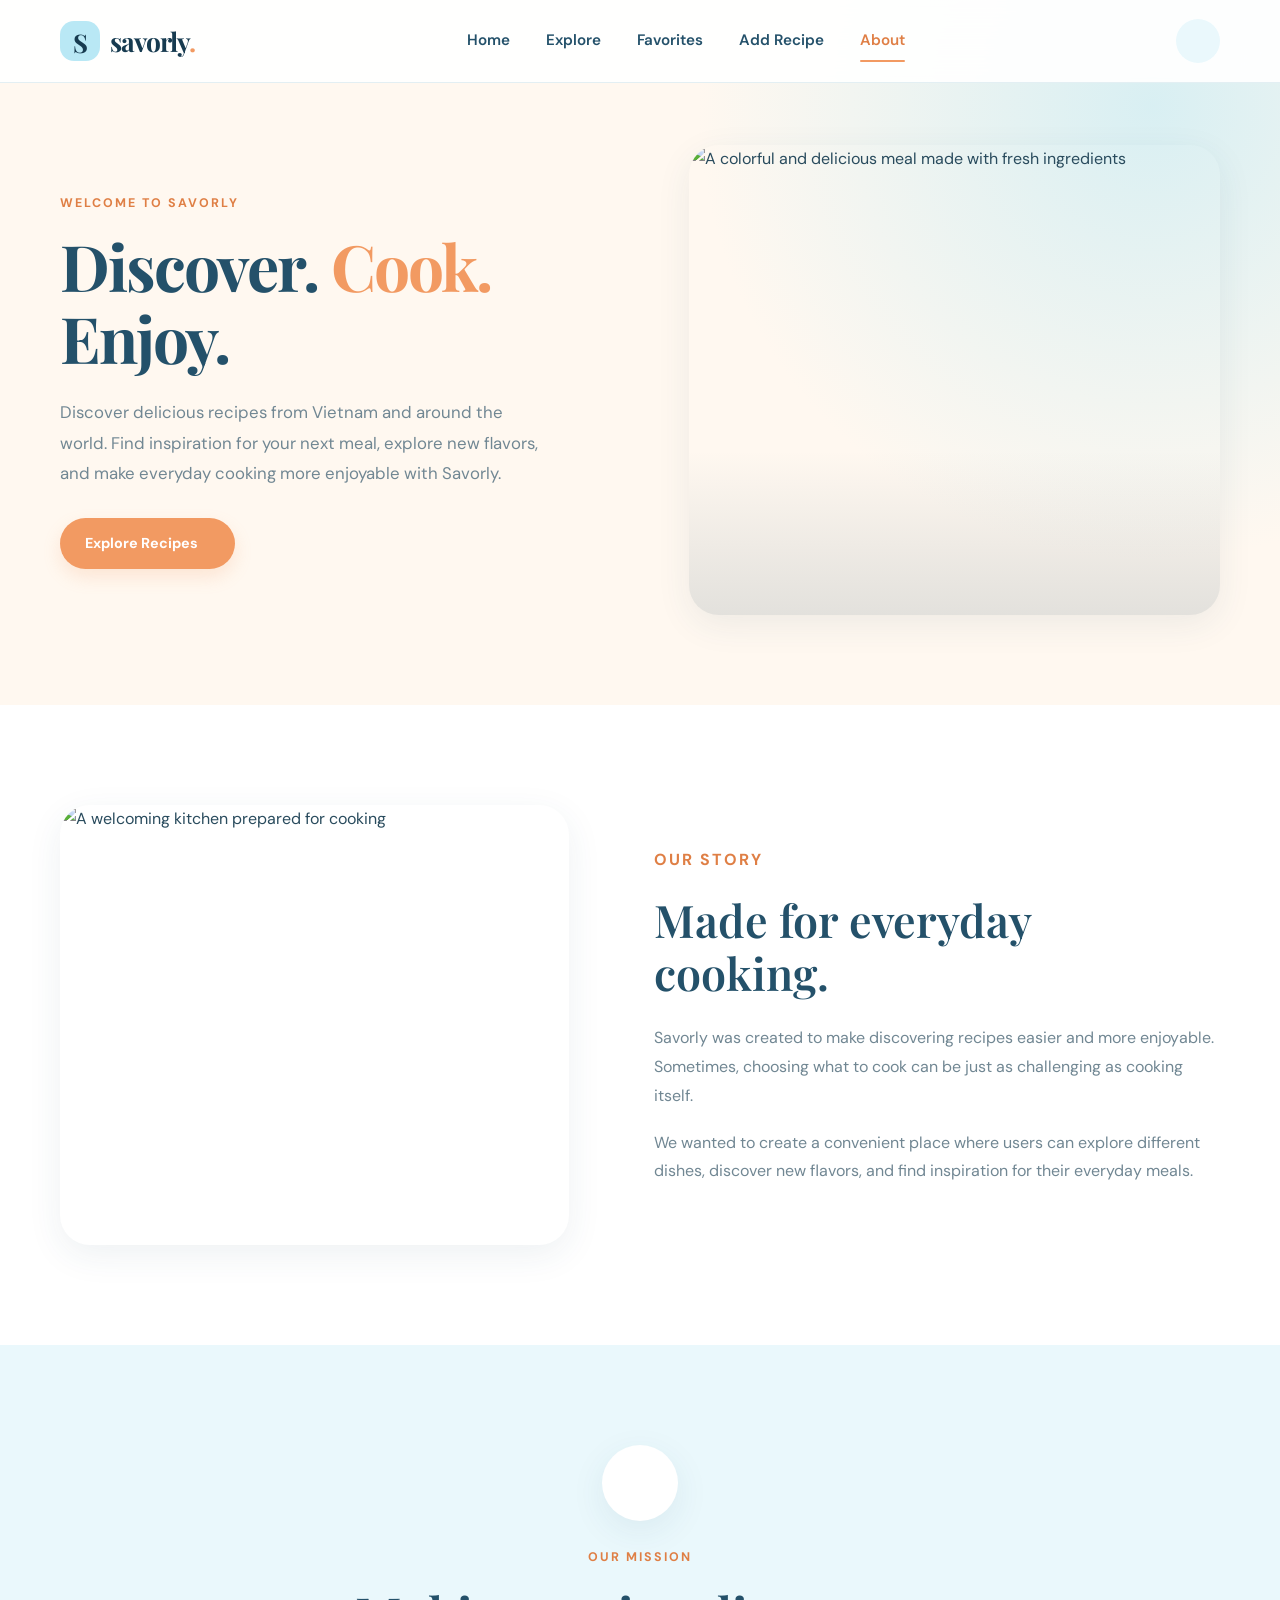
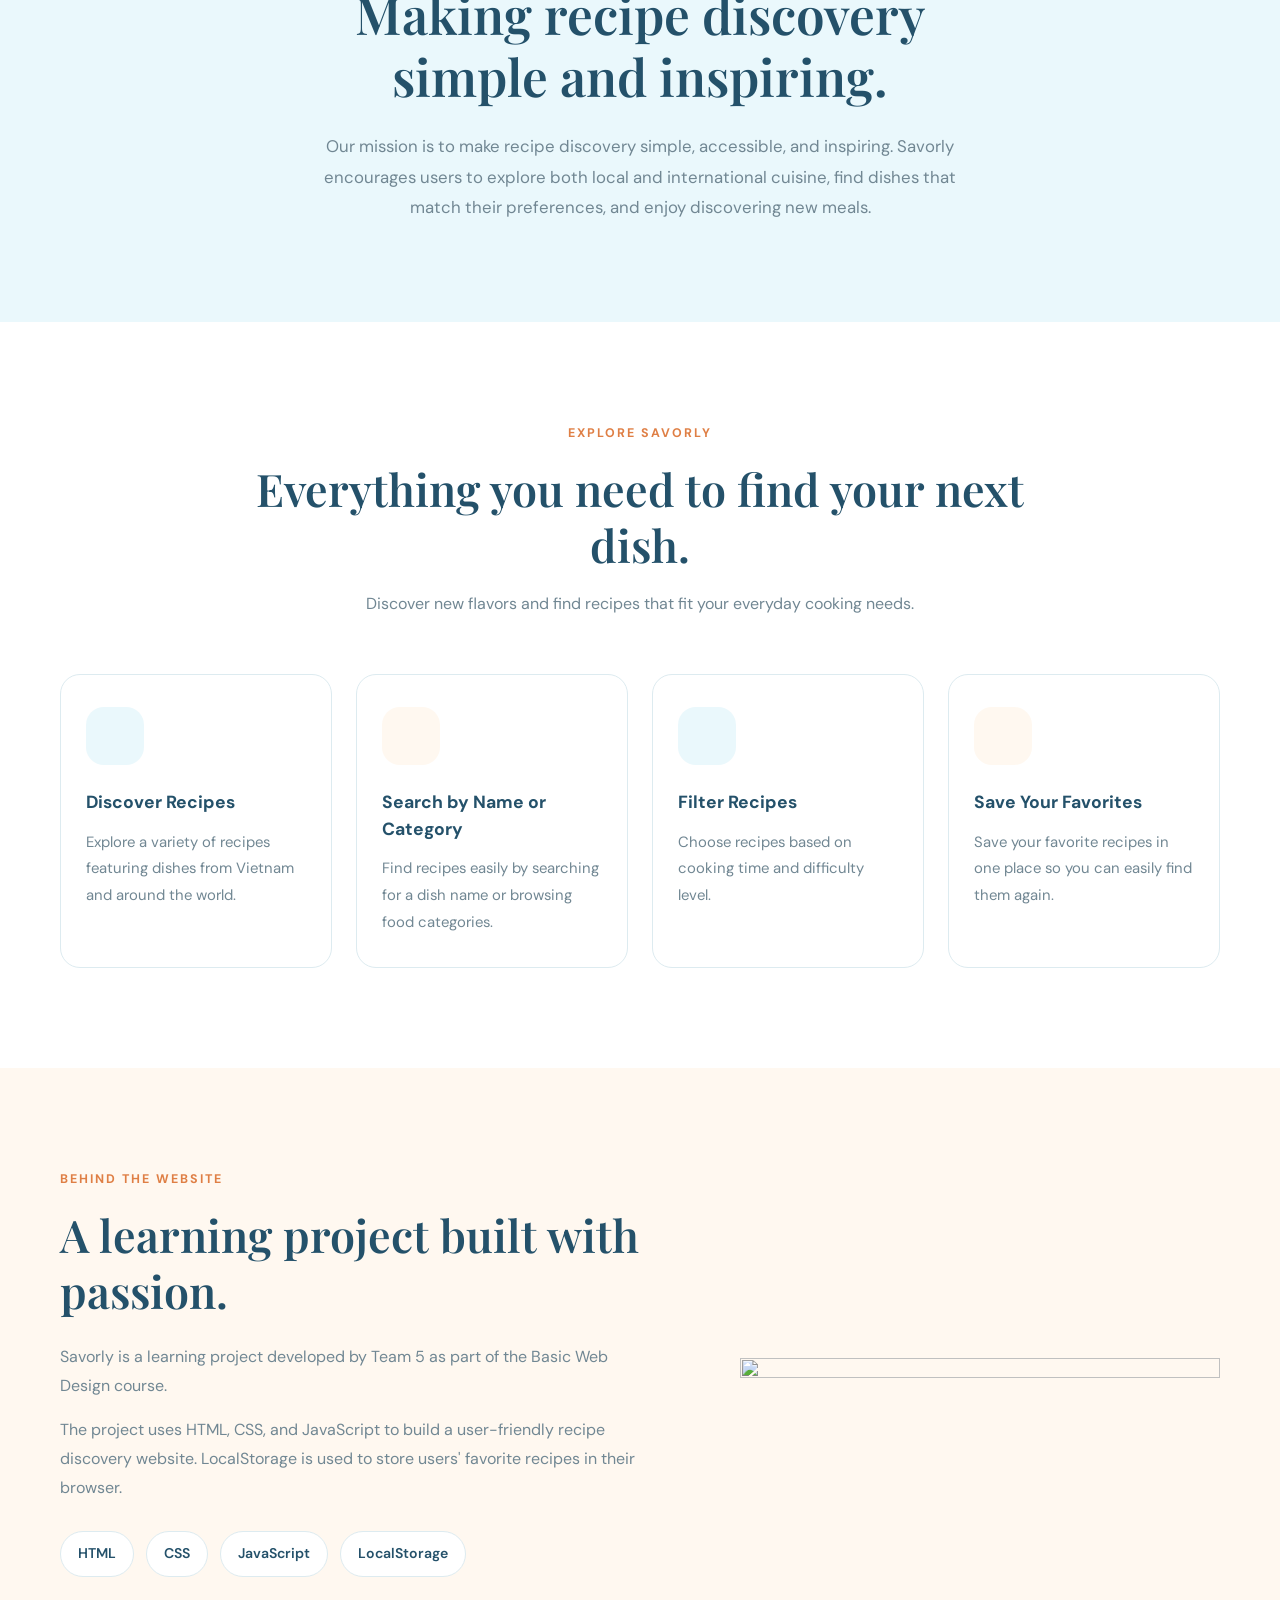
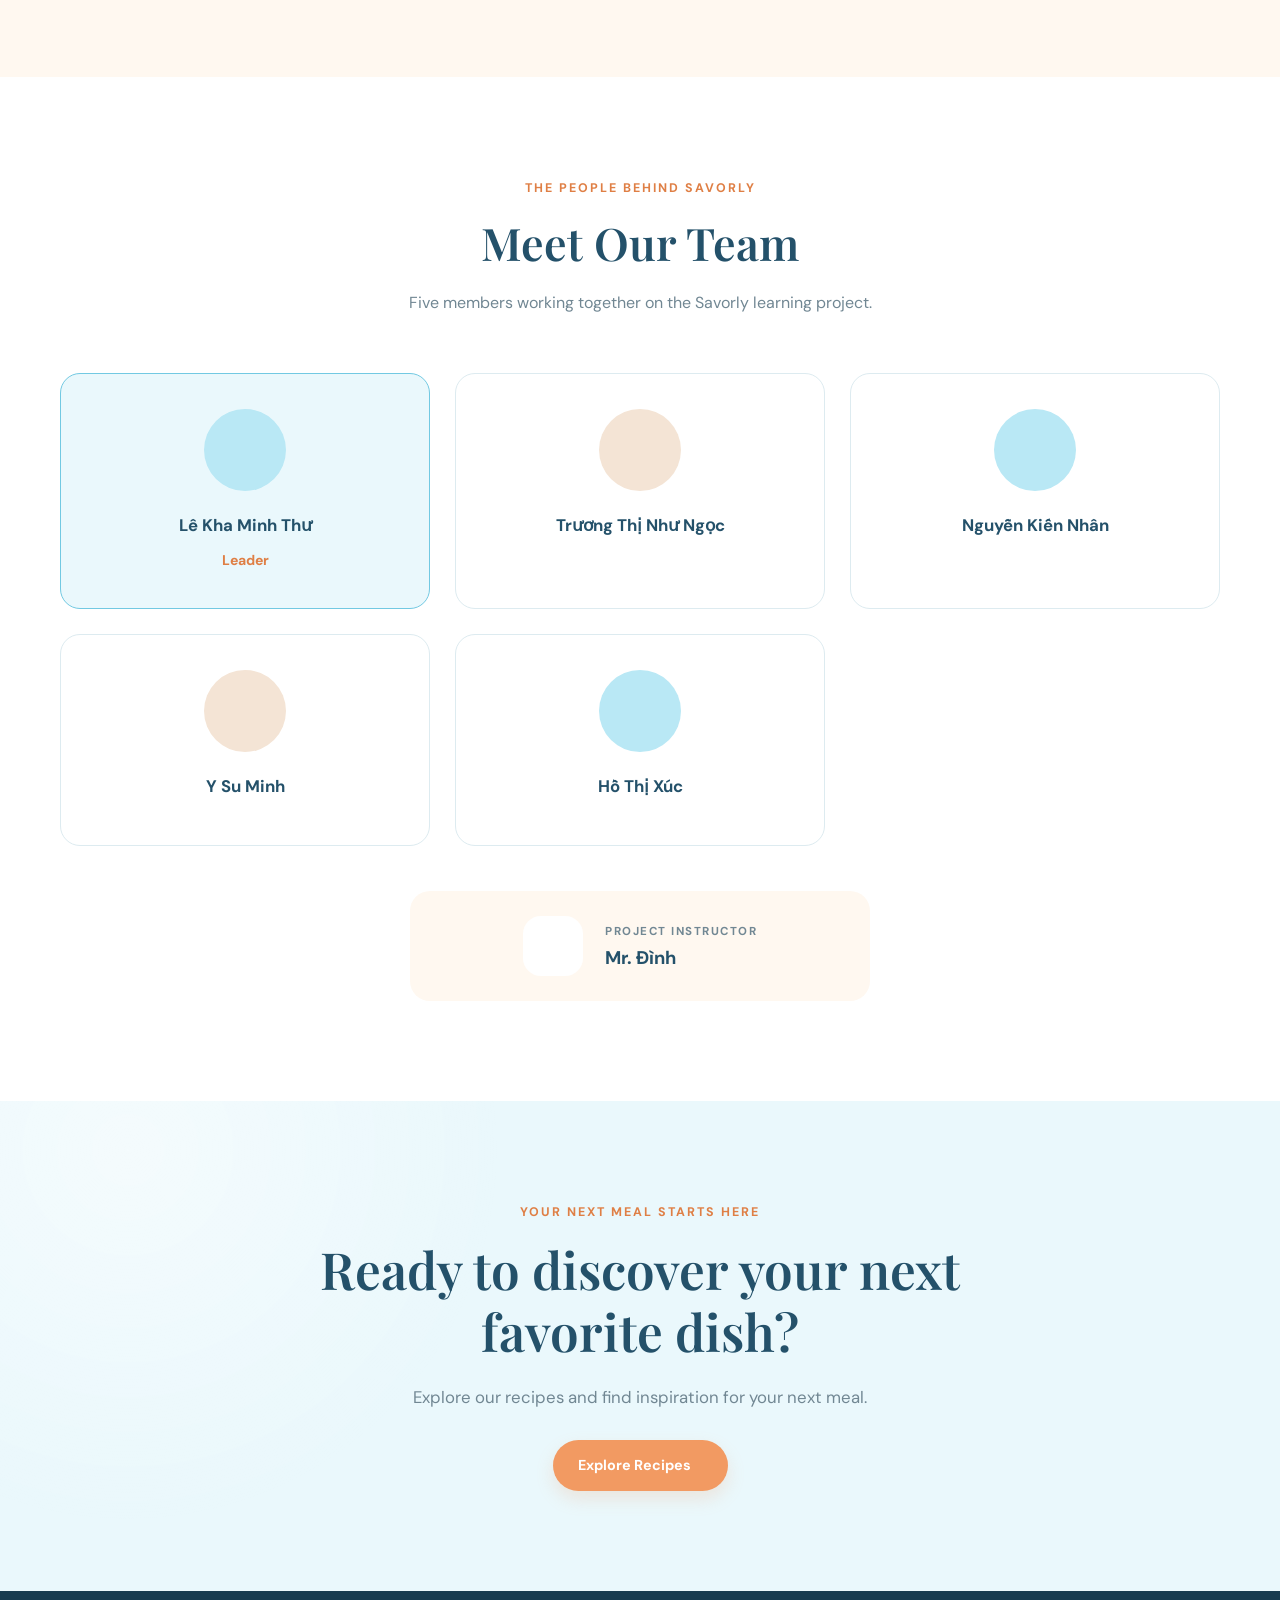
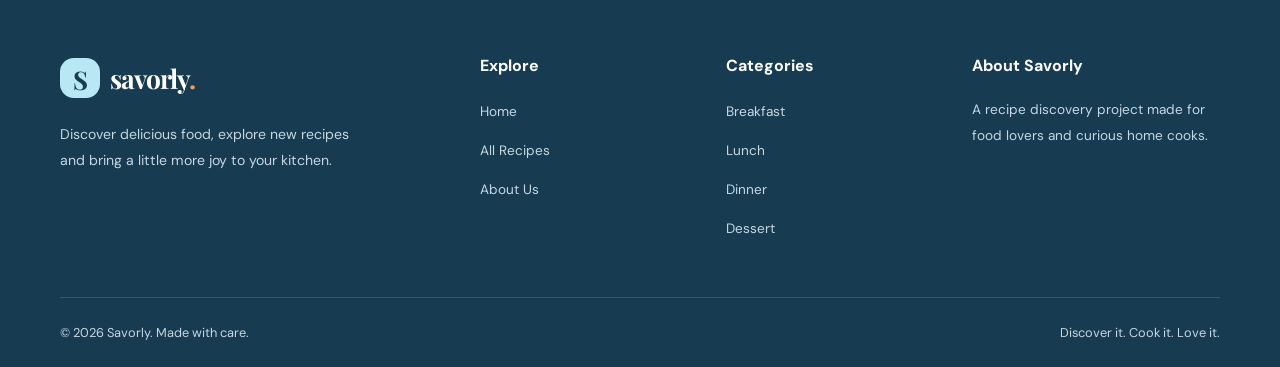
==== savorly/about.html @ c11c86c0 "update project" ====
<!DOCTYPE html>
<html lang="en">
<head>
    <meta charset="UTF-8">
    <meta name="viewport" content="width=device-width, initial-scale=1.0">

    <title>About Us | Savorly</title>

    <!-- Google Fonts -->
    <link rel="preconnect" href="https://fonts.googleapis.com">
    <link rel="preconnect" href="https://fonts.gstatic.com" crossorigin>
    <link href="https://fonts.googleapis.com/css2?family=DM+Sans:wght@400;500;600;700&family=Playfair+Display:wght@500;600;700&display=swap" rel="stylesheet">

    <!-- Shared CSS -->
    <link rel="stylesheet" href="/assets/css/styles.css">

    <!-- About page CSS -->
    <link rel="stylesheet" href="/assets/css/about.css">

    <!-- Font Awesome -->
    <script src="https://kit.fontawesome.com/61c4a4816c.js" crossorigin="anonymous"></script>
</head>

<body>

    <!-- ==================== HEADER ==================== -->
    <header class="header">
        <nav class="navbar container">

            <!-- Brand -->
            <a href="index.html" class="brand" aria-label="Savorly home">
                <span class="brand-icon">S</span>
                <span class="brand-name">savorly<span>.</span></span>
            </a>

            <!-- Navigation links -->
            <ul class="nav-menu">
                <li>
                    <a href="index.html" class="nav-link ">Home</a>
                </li>
                <li>
                    <a href="explore.html" class="nav-link">Explore</a>
                </li>
                <li>
                    <a href="favorites.html" class="nav-link">
                        <span class="favorite-icon"><i class="fa-regular fa-heart"></i></span>
                        Favorites
                    </a>
                </li>
                <li>
                    <a href="add-recipe.html" class="nav-link">
                        <span ><i class="fa-solid fa-plus"></i></span>
                        Add Recipe
                    </a>
                </li>
                
                <li>
                    <a href="about.html" class="nav-link active">About</a>
                </li>
                
            </ul>

            <!-- Search -->
            <a href="explore.html" class="search-button">
                <i class="fa-solid fa-magnifying-glass"></i>
            </a>

        </nav>
    </header>


    <!-- ==================== MAIN CONTENT ==================== -->
    <main class="about-page">

        <!-- 01. ABOUT HERO -->
        <section class="about-hero">
            <div class="container about-hero-container">

                <div class="about-hero-content">
                    <p class="about-eyebrow">WELCOME TO SAVORLY</p>

                    <h1>
                        Discover.
                        <span>Cook.</span>
                        Enjoy.
                    </h1>

                    <p class="about-hero-description">
                        Discover delicious recipes from Vietnam and around
                        the world. Find inspiration for your next meal,
                        explore new flavors, and make everyday cooking
                        more enjoyable with Savorly.
                    </p>

                    <a href="explore.html" class="button button-primary">
                        Explore Recipes
                        <i class="fa-solid fa-arrow-right"></i>
                    </a>
                </div>

                <div class="about-hero-image">
                    <img
                        src="https://images.unsplash.com/photo-1547592180-85f173990554?auto=format&fit=crop&w=1000&q=85"
                        alt="A colorful and delicious meal made with fresh ingredients"
                    >
                </div>

            </div>
        </section>


        <!-- 02. OUR STORY -->
        <section class="about-story section-padding">
            <div class="container about-story-container">

                <div class="about-story-image">
                    <img
                        src="https://images.unsplash.com/photo-1556911220-e15b29be8c8f?auto=format&fit=crop&w=900&q=85"
                        alt="A welcoming kitchen prepared for cooking"
                        loading="lazy"
                    >
                </div>

                <div class="about-story-content">
                    <p class="about-eyebrow">OUR STORY</p>

                    <h2>Made for everyday cooking.</h2>

                    <p>
                        Savorly was created to make discovering recipes
                        easier and more enjoyable. Sometimes, choosing
                        what to cook can be just as challenging as
                        cooking itself.
                    </p>

                    <p>
                        We wanted to create a convenient place where
                        users can explore different dishes, discover
                        new flavors, and find inspiration for their
                        everyday meals.
                    </p>
                </div>

            </div>
        </section>


        <!-- 03. OUR MISSION -->
        <section class="about-mission section-padding">
            <div class="container about-mission-content">

                <div class="about-mission-icon">
                    <i class="fa-solid fa-bullseye"></i>
                </div>

                <p class="about-eyebrow">OUR MISSION</p>

                <h2>Making recipe discovery simple and inspiring.</h2>

                <p>
                    Our mission is to make recipe discovery simple,
                    accessible, and inspiring. Savorly encourages users
                    to explore both local and international cuisine,
                    find dishes that match their preferences, and enjoy
                    discovering new meals.
                </p>

            </div>
        </section>


        <!-- 04. WHAT YOU CAN DO -->
        <section class="about-features section-padding">
            <div class="container">

                <div class="about-section-heading">
                    <p class="about-eyebrow">EXPLORE SAVORLY</p>
                    
                    <h2>Everything you need to find your next dish.</h2>

                    <p>
                        Discover new flavors and find recipes that
                        fit your everyday cooking needs.
                    </p>
                </div>

                <div class="about-feature-grid">

                    <!-- Feature 1 -->
                    <article class="about-feature-card">
                        <div class="about-feature-icon">
                            <i class="fa-solid fa-compass"></i>
                        </div>

                        <h3>Discover Recipes</h3>

                        <p>
                            Explore a variety of recipes featuring
                            dishes from Vietnam and around the world.
                        </p>
                    </article>

                    <!-- Feature 2 -->
                    <article class="about-feature-card">
                        <div class="about-feature-icon">
                            <i class="fa-solid fa-magnifying-glass"></i>
                        </div>

                        <h3>Search by Name or Category</h3>

                        <p>
                            Find recipes easily by searching for a
                            dish name or browsing food categories.
                        </p>
                    </article>

                    <!-- Feature 3 -->
                    <article class="about-feature-card">
                        <div class="about-feature-icon">
                            <i class="fa-solid fa-sliders"></i>
                        </div>

                        <h3>Filter Recipes</h3>

                        <p>
                            Choose recipes based on cooking time
                            and difficulty level.
                        </p>
                    </article>

                    <!-- Feature 4 -->
                    <article class="about-feature-card">
                        <div class="about-feature-icon">
                            <i class="fa-solid fa-heart"></i>
                        </div>

                        <h3>Save Your Favorites</h3>

                        <p>
                            Save your favorite recipes in one place
                            so you can easily find them again.
                        </p>
                    </article>

                </div>
            </div>
        </section>


        <!-- 05. ABOUT THIS PROJECT -->
        <section class="about-project section-padding">
            <div class="container about-project-container">

                <div class="about-project-content">
                    <p class="about-eyebrow">BEHIND THE WEBSITE</p>

                    <h2>A learning project built with passion.</h2>

                    <p>
                        Savorly is a learning project developed by
                        Team 5 as part of the Basic Web Design course.
                    </p>

                    <p>
                        The project uses HTML, CSS, and JavaScript
                        to build a user-friendly recipe discovery
                        website. LocalStorage is used to store users'
                        favorite recipes in their browser.
                    </p>

                    <div class="about-tech-list">
                        <span>HTML</span>
                        <span>CSS</span>
                        <span>JavaScript</span>
                        <span>LocalStorage</span>
                    </div>
                </div>

                <div class="about-project-icon">
                    <img src="https://i.pinimg.com/1200x/d5/90/64/d590647b3f4a27054ddd757ace1fb0ca.jpg" alt="">
                </div>

            </div>
        </section>


        <!-- 06. MEET OUR TEAM -->
        <section class="about-team section-padding">
            <div class="container">

                <div class="about-section-heading">
                    <p class="about-eyebrow">THE PEOPLE BEHIND SAVORLY</p>

                    <h2>Meet Our Team</h2>

                    <p>
                        Five members working together on the Savorly
                        learning project.
                    </p>
                </div>

                <div class="about-team-grid">

                    <!-- Team Leader -->
                    <article class="about-team-card team-leader">
                        <div class="team-avatar">
                            <i class="fa-solid fa-user"></i>
                        </div>

                        <h3>Lê Kha Minh Thư</h3>

                        <p class="team-role">Leader</p>
                    </article>

                    <!-- Member 2 -->
                    <article class="about-team-card">
                        <div class="team-avatar">
                            <i class="fa-solid fa-user"></i>
                        </div>

                        <h3>Trương Thị Như Ngọc</h3>
                    </article>

                    <!-- Member 3 -->
                    <article class="about-team-card">
                        <div class="team-avatar">
                            <i class="fa-solid fa-user"></i>
                        </div>

                        <h3>Nguyễn Kiến Nhân</h3>
                    </article>

                    <!-- Member 4 -->
                    <article class="about-team-card">
                        <div class="team-avatar">
                            <i class="fa-solid fa-user"></i>
                        </div>

                        <h3>Y Su Minh</h3>
                    </article>

                    <!-- Member 5 -->
                    <article class="about-team-card">
                        <div class="team-avatar">
                            <i class="fa-solid fa-user"></i>
                        </div>

                        <h3>Hồ Thị Xúc</h3>
                    </article>

                </div>

                <div class="about-instructor">
                    <div class="instructor-icon">
                        <i class="fa-solid fa-graduation-cap"></i>
                    </div>

                    <div>
                        <p class="instructor-label">PROJECT INSTRUCTOR</p>
                        <h3>Mr. Đình</h3>
                    </div>
                </div>

            </div>
        </section>


        <!-- 07. CALL TO ACTION -->
        <section class="about-cta section-padding">
            <div class="container about-cta-content">

                <p class="about-eyebrow">YOUR NEXT MEAL STARTS HERE</p>

                <h2>Ready to discover your next favorite dish?</h2>

                <p>
                    Explore our recipes and find inspiration
                    for your next meal.
                </p>

                <a href="explore.html" class="button button-primary">
                    Explore Recipes
                    <i class="fa-solid fa-arrow-right"></i>
                </a>

            </div>
        </section>

    </main>


    <!-- ==================== FOOTER ==================== -->
    <footer class="footer">

        <div class="footer-container container">

            <!-- Brand information -->
            <div class="footer-brand">
                <a href="index.html" class="brand">
                    <span class="brand-icon">S</span>
                    <span class="brand-name">savorly<span>.</span></span>
                </a>

                <p>
                    Discover delicious food, explore new recipes
                    and bring a little more joy to your kitchen.
                </p>
            </div>


            <!-- Quick links -->
            <div class="footer-column">
                <h3>Explore</h3>

                <ul>
                    <li><a href="index.html">Home</a></li>
                    <li><a href="explore.html">All Recipes</a></li>
                    <li><a href="about.html">About Us</a></li>
                </ul>
            </div>


            <!-- Recipe categories -->
            <div class="footer-column">
                <h3>Categories</h3>

                <ul>
                    <li><a href="explore.html?category=breakfast">
                        Breakfast
                    </a></li>

                    <li><a href="explore.html?category=lunch">
                        Lunch
                    </a></li>

                    <li><a href="explore.html?category=dinner">
                        Dinner
                    </a></li>

                    <li><a href="explore.html?category=dessert">
                        Dessert
                    </a></li>
                </ul>
            </div>


            <!-- Project information -->
            <div class="footer-column">
                <h3>About Savorly</h3>

                <p>
                    A recipe discovery project made for food lovers
                    and curious home cooks.
                </p>
            </div>

        </div>


        <div class="footer-bottom container">
            <p>© 2026 Savorly. Made with care.</p>
            <p>Discover it. Cook it. Love it.</p>
        </div>

    </footer>

</body>
</html>
---- assets/css/styles.css ----
/* ==================================================
   1. GOOGLE FONTS
================================================== */

@import url('https://fonts.googleapis.com/css2?family=DM+Sans:wght@400;500;600;700&family=Playfair+Display:wght@500;600;700&display=swap');


/* ==================================================
   2. COLOR VARIABLES & GLOBAL SETTINGS
================================================== */

:root {
    --celeste: #B9E8F5;
    --celeste-light: #EAF8FC;
    --celeste-dark: #72C9E2;

    --cream: #FFF8F0;
    --white: #FFFFFF;
    --skin: #F4E4D5;

    --orange: #F29A62;
    --orange-dark: #DF7F45;

    --blue: #24516A;
    --blue-dark: #173B50;

    --text: #294B5D;
    --text-light: #718793;
    --border: #DDEBF0;

    --font-body: 'DM Sans', sans-serif;
    --font-heading: 'Playfair Display', serif;

    --container-width: 1160px;

    --radius-sm: 12px;
    --radius-md: 20px;
    --radius-lg: 30px;

    --shadow-soft: 0 10px 35px rgba(36, 81, 106, 0.08);
    --transition: 0.3s ease;
}




* {
    margin: 0;
    padding: 0;
    box-sizing: border-box;
}

html {
    scroll-behavior: smooth;
    scroll-padding-top: 100px;
}

body {
    font-family: var(--font-body);
    background-color: var(--white);
    color: var(--text);
    line-height: 1.7;
    overflow-x: hidden;
}

img {
    display: block;
    width: 100%;
    max-width: 100%;
}

a {
    color: inherit;
    text-decoration: none;
}

button,
input {
    font: inherit;
}

button {
    cursor: pointer;
}

ul {
    list-style: none;
}

.container {
    width: min(
        var(--container-width),
        calc(100% - 48px)
    );

    margin-inline: auto;
}

section {
    scroll-margin-top: 100px;
}

::selection {
    background-color: var(--celeste);
    color: var(--blue-dark);
}


/* ==================================================
   4. TYPOGRAPHY
================================================== */

h1,
h2,
h3 {
    color: var(--blue-dark);
    line-height: 1.2;
}

h1,
h2 {
    font-family: var(--font-heading);
    font-weight: 600;
}

h1 {
    font-size: clamp(2.5rem, 4.5vw, 4.4rem);
}

h2 {
    font-size: clamp(2rem, 3.5vw, 3rem);
}

h3 {
    font-size: 1.25rem;
}

p {
    color: var(--text-light);
}

.eyebrow {
    display: inline-block;
    margin-bottom: 16px;

    color: var(--orange-dark);

    font-size: 0.75rem;
    font-weight: 700;
    letter-spacing: 2px;
    text-transform: uppercase;
}


/* ==================================================
   5. HEADER & NAVBAR
================================================== */

.header {
    position: fixed;
    top: 0;
    left: 0;

    width: 100%;
    z-index: 1000;

    background-color: rgba(255, 255, 255, 0.92);
    border-bottom: 1px solid rgba(221, 235, 240, 0.8);

    backdrop-filter: blur(16px);
    -webkit-backdrop-filter: blur(16px);
}

.navbar {
    min-height: 82px;

    display: flex;
    align-items: center;
    justify-content: space-between;

    gap: 32px;
}


/* Brand */

.brand {
    display: inline-flex;
    align-items: center;
    gap: 10px;

    flex-shrink: 0;
}

.brand-icon {
    width: 40px;
    height: 40px;

    display: grid;
    place-items: center;

    background-color: var(--celeste);
    color: var(--blue-dark);

    border-radius: 14px;

    font-family: var(--font-heading);
    font-size: 1.6rem;
    font-weight: 700;
}

.brand-name {
    color: var(--blue-dark);

    font-family: var(--font-heading);
    font-size: 1.65rem;
    font-weight: 700;
    letter-spacing: -1px;
}

.brand-name span {
    color: var(--orange);
}


/* Navigation menu */

.nav-menu {
    display: flex;
    align-items: center;
    justify-content: center;

    gap: 36px;
}

.nav-link {
    position: relative;

    display: inline-block;
    padding: 8px 0;

    color: var(--blue);
    font-size: 0.95rem;
    font-weight: 600;

    transition: color var(--transition);
}

.nav-link::after {
    content: '';

    position: absolute;
    left: 0;
    bottom: 0;

    width: 0;
    height: 2px;

    background-color: var(--orange);
    border-radius: 10px;

    transition: width var(--transition);
}

.nav-link:hover,
.nav-link.active {
    color: var(--orange-dark);
}

.nav-link:hover::after,
.nav-link.active::after {
    width: 100%;
}


/* Search button */

.search-button {
    width: 44px;
    height: 44px;

    display: grid;
    place-items: center;

    flex-shrink: 0;

    background-color: var(--celeste-light);
    color: var(--blue);

    border: 1px solid transparent;
    border-radius: 50%;

    transition:
        background-color var(--transition),
        color var(--transition),
        transform var(--transition);
}

.search-button:hover {
    background-color: var(--celeste);
    color: var(--blue-dark);
    transform: scale(1.06);
}


/* ==================================================
   6. HERO SLIDER
================================================== */

.hero {
    margin-top: 112px;
    margin-bottom: 100px;
}

.hero-slider {
    position: relative;

    overflow: hidden;

    background-color: var(--celeste-light);
    border-radius: var(--radius-lg);
}


/* Individual slide */

.hero-slide {
    display: none;

    grid-template-columns: 1fr 1fr;
    align-items: center;

    gap: 32px;

    min-height: 490px;
    padding: 58px 64px 92px;

    animation: slideFade 0.6s ease both;
}

.hero-slide.active {
    display: grid;
}


/* Text content */

.hero-content {
    position: relative;
    z-index: 2;

    max-width: 480px;
}

.hero-content h1,
.hero-content h2 {
    margin-bottom: 22px;
    letter-spacing: -1.5px;
}

.hero-description {
    max-width: 410px;
    margin-bottom: 22px;

    font-size: 1rem;
    line-height: 1.9;
}

.hero-meta {
    display: flex;
    align-items: center;
    flex-wrap: wrap;

    gap: 10px;
    margin-bottom: 30px;

    color: var(--blue);
    font-size: 0.85rem;
    font-weight: 600;
}


/* Hero image */

.hero-image {
    position: relative;

    width: 100%;
    height: 350px;

    overflow: hidden;

    background-color: var(--skin);
    border-radius: 48% 48% 24px 24px;
    box-shadow: var(--shadow-soft);
}

.hero-image img {
    width: 100%;
    height: 100%;

    object-fit: cover;

    transition: transform 0.7s ease;
}

.hero-slide.active .hero-image img {
    animation: imageReveal 0.8s ease both;
}


/* ==================================================
   7. BUTTONS
================================================== */

.button {
    min-height: 48px;

    display: inline-flex;
    align-items: center;
    justify-content: center;

    gap: 12px;
    padding: 12px 24px;

    border: 1px solid transparent;
    border-radius: 50px;

    font-size: 0.9rem;
    font-weight: 700;

    transition:
        background-color var(--transition),
        color var(--transition),
        border-color var(--transition),
        transform var(--transition),
        box-shadow var(--transition);
}

.button-primary {
    background-color: var(--orange);
    color: var(--white);

    box-shadow: 0 8px 18px rgba(242, 154, 98, 0.2);
}

.button-primary:hover {
    background-color: var(--orange-dark);
    transform: translateY(-3px);

    box-shadow: 0 12px 25px rgba(242, 154, 98, 0.3);
}

.button-outline {
    min-height: 40px;
    padding: 9px 17px;

    background-color: transparent;
    color: var(--blue);

    border-color: var(--celeste-dark);

    font-size: 0.8rem;
}

.button-outline:hover {
    background-color: var(--celeste);
    border-color: var(--celeste);
    transform: translateY(-2px);
}


/* ==================================================
   8. SLIDER CONTROLS
================================================== */

.slider-controls {
    position: absolute;
    left: 64px;
    bottom: 28px;
    z-index: 5;

    display: flex;
    align-items: center;
    gap: 16px;
}

.slider-arrow {
    width: 38px;
    height: 38px;

    display: grid;
    place-items: center;

    background-color: var(--white);
    color: var(--blue);

    border: 1px solid var(--border);
    border-radius: 50%;

    font-size: 1.1rem;

    transition: all var(--transition);
}

.slider-arrow:hover {
    background-color: var(--blue);
    color: var(--white);
    border-color: var(--blue);
}

.slider-pagination {
    display: flex;
    align-items: center;
    gap: 8px;
}

.slider-dot {
    width: 8px;
    height: 8px;

    padding: 0;

    background-color: #B6D6E1;
    border: none;
    border-radius: 50%;

    transition:
        width var(--transition),
        background-color var(--transition);
}

.slider-dot.active {
    width: 26px;

    background-color: var(--orange);
    border-radius: 20px;
}


/* ==================================================
   9. SECTION HEADINGS
================================================== */

.section {
    margin-bottom: 110px;
}

.section-heading {
    display: flex;
    align-items: flex-end;
    justify-content: space-between;

    gap: 32px;
    margin-bottom: 38px;
}

.section-heading h2 {
    margin-bottom: 14px;
}

.section-heading p {
    max-width: 560px;
}

.text-link {
    display: inline-block;
    flex-shrink: 0;

    padding-bottom: 5px;

    color: var(--orange-dark);
    font-weight: 700;
    font-size: 0.9rem;

    transition:
        color var(--transition),
        transform var(--transition);
}

.text-link:hover {
    color: var(--blue-dark);
    transform: translateX(4px);
}


/* ==================================================
   10. RECIPE GRID
================================================== */

.recipe-grid {
    display: grid;

    grid-template-columns: repeat(3, minmax(0, 1fr));
    gap: 28px;
}


/* Recipe card */

.recipe-card {
    min-width: 0;
    overflow: hidden;

    background-color: var(--white);

    border: 1px solid var(--border);
    border-radius: var(--radius-md);

    transition:
        transform var(--transition),
        box-shadow var(--transition),
        border-color var(--transition);
}

.recipe-card:hover {
    transform: translateY(-7px);

    border-color: var(--celeste-dark);
    box-shadow: var(--shadow-soft);
}


/* Recipe image */

.recipe-image {
    display: block;

    height: 240px;
    overflow: hidden;

    background-color: var(--skin);
}

.recipe-image img {
    width: 100%;
    height: 100%;

    object-fit: cover;

    transition: transform 0.6s ease;
}

.recipe-card:hover .recipe-image img {
    transform: scale(1.06);
}


/* Recipe information */

.recipe-info {
    padding: 24px;
}

.recipe-category {
    display: inline-block;
    margin-bottom: 10px;

    color: var(--orange-dark);

    font-size: 0.7rem;
    font-weight: 700;
    letter-spacing: 1.5px;
}

.recipe-info h3 {
    margin-bottom: 12px;
}

.recipe-info h3 a {
    transition: color var(--transition);
}

.recipe-info h3 a:hover {
    color: var(--orange-dark);
}

.recipe-info > p {
    min-height: 54px;
    margin-bottom: 22px;

    font-size: 0.88rem;
    line-height: 1.8;
}


/* Bottom row */

.recipe-bottom {
    display: flex;
    align-items: center;
    justify-content: space-between;

    gap: 10px;
    padding-top: 18px;

    border-top: 1px solid var(--border);
}

.recipe-bottom > span {
    flex-shrink: 0;

    color: var(--blue);
    font-size: 0.8rem;
    font-weight: 600;
}


/* ==================================================
   11. DISCOVERY BANNER
================================================== */

.discovery-section {
    display: grid;
    grid-template-columns: 1fr 0.9fr;
    align-items: center;

    gap: 42px;

    margin-bottom: 100px;
    padding: 36px;

    overflow: hidden;

    background-color: var(--skin);
    border-radius: var(--radius-lg);
}

/* Left content */

.discovery-content {
    padding: 20px 0 20px 24px;
}

.discovery-content h2 {
    margin-bottom: 18px;
}

.discovery-content p {
    max-width: 460px;
    margin-bottom: 28px;

    line-height: 1.9;
}

/* Right kitchen image */

.discovery-image {
    width: 100%;
    height: 340px;

    overflow: hidden;

    background-color: var(--celeste);
    border-radius: 22px;
}

.discovery-image img {
    display: block;

    width: 100%;
    height: 100%;

    object-fit: cover;

}



/* Tablet */

@media (max-width: 960px) {
    .discovery-section {
        gap: 24px;
        padding: 28px;
    }

    .discovery-content {
        padding-left: 8px;
    }

    .discovery-image {
        height: 300px;
    }
}


/* Mobile */

@media (max-width: 600px) {
    .discovery-section {
        grid-template-columns: 1fr;
        gap: 24px;

        margin-bottom: 75px;
        padding: 24px;

        border-radius: 22px;
    }

    .discovery-content {
        padding: 8px 0 0;
    }

    .discovery-content h2 {
        font-size: 2.1rem;
    }

    .discovery-image {
        height: 240px;
        border-radius: 16px;
    }
}


/* ==================================================
   12. FOOTER
================================================== */

.footer {
    background-color: var(--blue-dark);
    color: var(--white);

    padding-top: 65px;
}

.footer-container {
    display: grid;

    grid-template-columns: 1.5fr 0.8fr 0.8fr 1fr;
    gap: 48px;

    padding-bottom: 55px;
}


/* Footer brand */

.footer .brand-name {
    color: var(--white);
}

.footer .brand-icon {
    background-color: var(--celeste);
}

.footer-brand > p {
    max-width: 290px;
    margin-top: 20px;

    color: #C6D8E1;
    font-size: 0.88rem;
    line-height: 1.9;
}


/* Footer columns */

.footer-column h3 {
    margin-bottom: 22px;

    color: var(--white);
    font-size: 1rem;
}

.footer-column ul {
    display: flex;
    flex-direction: column;
    gap: 12px;
}

.footer-column a,
.footer-column p {
    color: #C6D8E1;
    font-size: 0.85rem;

    transition: color var(--transition);
}

.footer-column a:hover {
    color: var(--orange);
}

.footer-column p {
    line-height: 1.9;
}


/* Copyright row */

.footer-bottom {
    display: flex;
    align-items: center;
    justify-content: space-between;

    gap: 20px;
    padding-top: 24px;
    padding-bottom: 24px;

    border-top: 1px solid rgba(255, 255, 255, 0.14);
}

.footer-bottom p {
    color: #C6D8E1;
    font-size: 0.8rem;
}


/* ==================================================
   13. ANIMATIONS
================================================== */

@keyframes slideFade {
    from {
        opacity: 0;
        transform: translateY(10px);
    }

    to {
        opacity: 1;
        transform: translateY(0);
    }
}

@keyframes imageReveal {
    from {
        opacity: 0.65;
        transform: scale(1.04);
    }

    to {
        opacity: 1;
        transform: scale(1);
    }
}
---- assets/css/about.css ----
/* ==================================================
   SAVORLY - ABOUT PAGE
   File: assets/css/about.css
   ================================================== */


/* ==================== GENERAL ==================== */

.about-page {
    overflow: hidden;
}

.about-page section {
    position: relative;
}

.about-page img {
    display: block;
    width: 100%;
    height: 100%;
    object-fit: cover;
}

.about-page h1,
.about-page h2,
.about-page h3,
.about-page p {
    margin-top: 0;
}

.about-page h1,
.about-page h2,
.about-page h3 {
    color: var(--blue);
}

.about-page h1,
.about-page h2 {
    font-family: "Playfair Display", serif;
}

.about-page p {
    color: var(--text-light);
    line-height: 1.8;
}

.about-page .section-padding {
    padding: 100px 0;
}

.about-eyebrow {
    margin-bottom: 16px;
    color: var(--orange-dark) !important;
    font-size: 0.78rem;
    font-weight: 700;
    letter-spacing: 2px;
    text-transform: uppercase;
}


/* ==================== HERO ==================== */

.about-hero {
    padding: 145px 0 90px;
    background:
        radial-gradient(
            circle at 90% 15%,
            rgba(185, 232, 245, 0.55),
            transparent 35%
        ),
        var(--cream);
}

.about-hero-container {
    display: grid;
    grid-template-columns: 1fr 0.95fr;
    align-items: center;
    gap: 70px;
}

.about-hero-content {
    max-width: 560px;
}

.about-hero-content h1 {
    margin-bottom: 24px;
    font-size: clamp(3rem, 5vw, 5rem);
    font-weight: 700;
    line-height: 1.12;
    letter-spacing: -2px;
}

.about-hero-content h1 span {
    color: var(--orange);
}

.about-hero-description {
    max-width: 490px;
    margin-bottom: 30px;
    font-size: 1.05rem;
}

.about-hero-content .button {
    display: inline-flex;
    align-items: center;
    justify-content: center;
    gap: 12px;
}

.about-hero-image {
    position: relative;
    height: 470px;
    border-radius: var(--radius-lg);
    overflow: hidden;
    box-shadow: var(--shadow-soft);
}

.about-hero-image::after {
    content: "";
    position: absolute;
    inset: 0;
    background: linear-gradient(
        180deg,
        transparent 65%,
        rgba(23, 59, 80, 0.12)
    );
    pointer-events: none;
}

.about-hero-image img {
    transition: transform 0.6s ease;
}

.about-hero-image:hover img {
    transform: scale(1.04);
}


/* ==================== OUR STORY ==================== */

.about-story {
    background: var(--white);
}

.about-story-container {
    display: grid;
    grid-template-columns: 0.9fr 1fr;
    align-items: center;
    gap: 85px;
}

.about-story-image {
    height: 440px;
    overflow: hidden;
    border-radius: var(--radius-lg);
    box-shadow: var(--shadow-soft);
}

.about-story-image img {
    transition: transform 0.5s ease;
}

.about-story-image:hover img {
    transform: scale(1.04);
}

.about-story-content h2 {
    max-width: 500px;
    margin-bottom: 24px;
    font-size: clamp(2.1rem, 3.5vw, 3.2rem);
    line-height: 1.2;
}

.about-story-content p {
    margin-bottom: 18px;
    font-size: 1rem;
}


/* ==================== OUR MISSION ==================== */

.about-mission {
    background: var(--celeste-light);
}

.about-mission-content {
    max-width: 820px;
    margin: 0 auto;
    text-align: center;
}

.about-mission-icon {
    display: flex;
    align-items: center;
    justify-content: center;
    width: 76px;
    height: 76px;
    margin: 0 auto 25px;
    border-radius: 50%;
    background: var(--white);
    color: var(--orange);
    font-size: 1.8rem;
    box-shadow: var(--shadow-soft);
}

.about-mission-content h2 {
    max-width: 720px;
    margin: 0 auto 24px;
    font-size: clamp(2.1rem, 4vw, 3.4rem);
    line-height: 1.2;
}

.about-mission-content > p:last-child {
    max-width: 680px;
    margin: 0 auto;
    font-size: 1.05rem;
}


/* ==================== FEATURES ==================== */

.about-features {
    background: var(--white);
}

.about-section-heading {
    max-width: 800px;
    margin: 0 auto 55px;
    text-align: center;
}

.about-section-heading h2 {
    margin-bottom: 18px;
    font-size: clamp(2rem, 3.5vw, 3rem);
    line-height: 1.25;
}

.about-section-heading > p:last-child {
    max-width: 560px;
    margin: 0 auto;
}

.about-feature-grid {
    display: grid;
    grid-template-columns: repeat(4, minmax(0, 1fr));
    gap: 24px;
}

.about-feature-card {
    padding: 32px 25px;
    border: 1px solid var(--border);
    border-radius: var(--radius-md);
    background: var(--white);
    transition:
        transform var(--transition),
        box-shadow var(--transition),
        border-color var(--transition);
}

.about-feature-card:hover {
    transform: translateY(-7px);
    border-color: var(--celeste-dark);
    box-shadow: var(--shadow-soft);
}

.about-feature-icon {
    display: flex;
    align-items: center;
    justify-content: center;
    width: 58px;
    height: 58px;
    margin-bottom: 24px;
    border-radius: 18px;
    background: var(--celeste-light);
    color: var(--blue);
    font-size: 1.45rem;
}

.about-feature-card:nth-child(even) .about-feature-icon {
    background: var(--cream);
    color: var(--orange-dark);
}

.about-feature-card h3 {
    margin-bottom: 13px;
    font-size: 1.1rem;
    line-height: 1.5;
}

.about-feature-card p {
    margin-bottom: 0;
    font-size: 0.93rem;
    line-height: 1.8;
}


/* ==================== ABOUT PROJECT ==================== */

.about-project {
    background: var(--cream);
}

.about-project-container {
    display: grid;
    grid-template-columns: 1fr 0.8fr;
    align-items: center;
    gap: 80px;
}

.about-project-content h2 {
    max-width: 580px;
    margin-bottom: 24px;
    font-size: clamp(2.1rem, 3.5vw, 3rem);
    line-height: 1.25;
}

.about-project-content > p:not(.about-eyebrow) {
    margin-bottom: 16px;
}

.about-tech-list {
    display: flex;
    flex-wrap: wrap;
    gap: 12px;
    margin-top: 28px;
}

.about-tech-list span {
    padding: 10px 17px;
    border: 1px solid var(--border);
    border-radius: 50px;
    background: var(--white);
    color: var(--blue);
    font-size: 0.88rem;
    font-weight: 600;
}

.about-project-icon {
    display: flex;
    flex-direction: column;
    align-items: center;
    justify-content: center;
    min-height: 320px;
    border-radius: var(--radius-lg);
    
}

.about-project-icon i {
    margin-bottom: 25px;
    font-size: clamp(5rem, 10vw, 8rem);
}

.about-project-icon span {
    font-size: 1rem;
    font-weight: 700;
    letter-spacing: 5px;
}


/* ==================== TEAM ==================== */

.about-team {
    background: var(--white);
}

.about-team-grid {
    display: grid;
    grid-template-columns: repeat(3, minmax(0, 1fr));
    gap: 25px;
    align-items: stretch;
}

.about-team-card {
    display: flex;
    flex-direction: column;
    align-items: center;
    justify-content: flex-start;
    min-width: 0;
    padding: 35px 22px;
    border: 1px solid var(--border);
    border-radius: var(--radius-md);
    background: var(--white);
    text-align: center;
    transition:
        transform var(--transition),
        box-shadow var(--transition);
}

.about-team-card:hover {
    transform: translateY(-5px);
    box-shadow: var(--shadow-soft);
}

.about-team-card.team-leader {
    border-color: var(--celeste-dark);
    background: var(--celeste-light);
}

.team-avatar {
    display: flex;
    align-items: center;
    justify-content: center;
    width: 82px;
    height: 82px;
    margin-bottom: 22px;
    border-radius: 50%;
    background: var(--celeste);
    color: var(--blue);
    font-size: 2rem;
}

.about-team-card:nth-child(even) .team-avatar {
    background: var(--skin);
    color: var(--orange-dark);
}

.about-team-card h3 {
    margin-bottom: 10px;
    font-size: 1.05rem;
    line-height: 1.5;
    overflow-wrap: anywhere;
}

.about-team-card .team-role {
    margin-bottom: 0;
    color: var(--orange-dark);
    font-size: 0.88rem;
    font-weight: 700;
}

.about-instructor {
    display: flex;
    align-items: center;
    justify-content: center;
    gap: 22px;
    max-width: 460px;
    margin: 45px auto 0;
    padding: 25px 35px;
    border-radius: var(--radius-md);
    background: var(--cream);
}

.instructor-icon {
    display: flex;
    align-items: center;
    justify-content: center;
    flex-shrink: 0;
    width: 60px;
    height: 60px;
    border-radius: 18px;
    background: var(--white);
    color: var(--orange-dark);
    font-size: 1.5rem;
}

.instructor-label {
    margin-bottom: 5px;
    color: var(--text-light);
    font-size: 0.72rem;
    font-weight: 700;
    letter-spacing: 1.5px;
}

.about-instructor h3 {
    margin-bottom: 0;
    font-size: 1.15rem;
}


/* ==================== CALL TO ACTION ==================== */

.about-cta {
    background:
        radial-gradient(
            circle at 10% 10%,
            rgba(255, 255, 255, 0.5),
            transparent 30%
        ),
        var(--celeste-light);
}

.about-cta-content {
    max-width: 760px;
    margin: 0 auto;
    text-align: center;
}

.about-cta-content h2 {
    margin-bottom: 20px;
    font-size: clamp(2.1rem, 4vw, 3.5rem);
    line-height: 1.2;
}

.about-cta-content > p:not(.about-eyebrow) {
    margin-bottom: 28px;
    font-size: 1.05rem;
}

.about-cta-content .button {
    display: inline-flex;
    align-items: center;
    justify-content: center;
    gap: 12px;
}
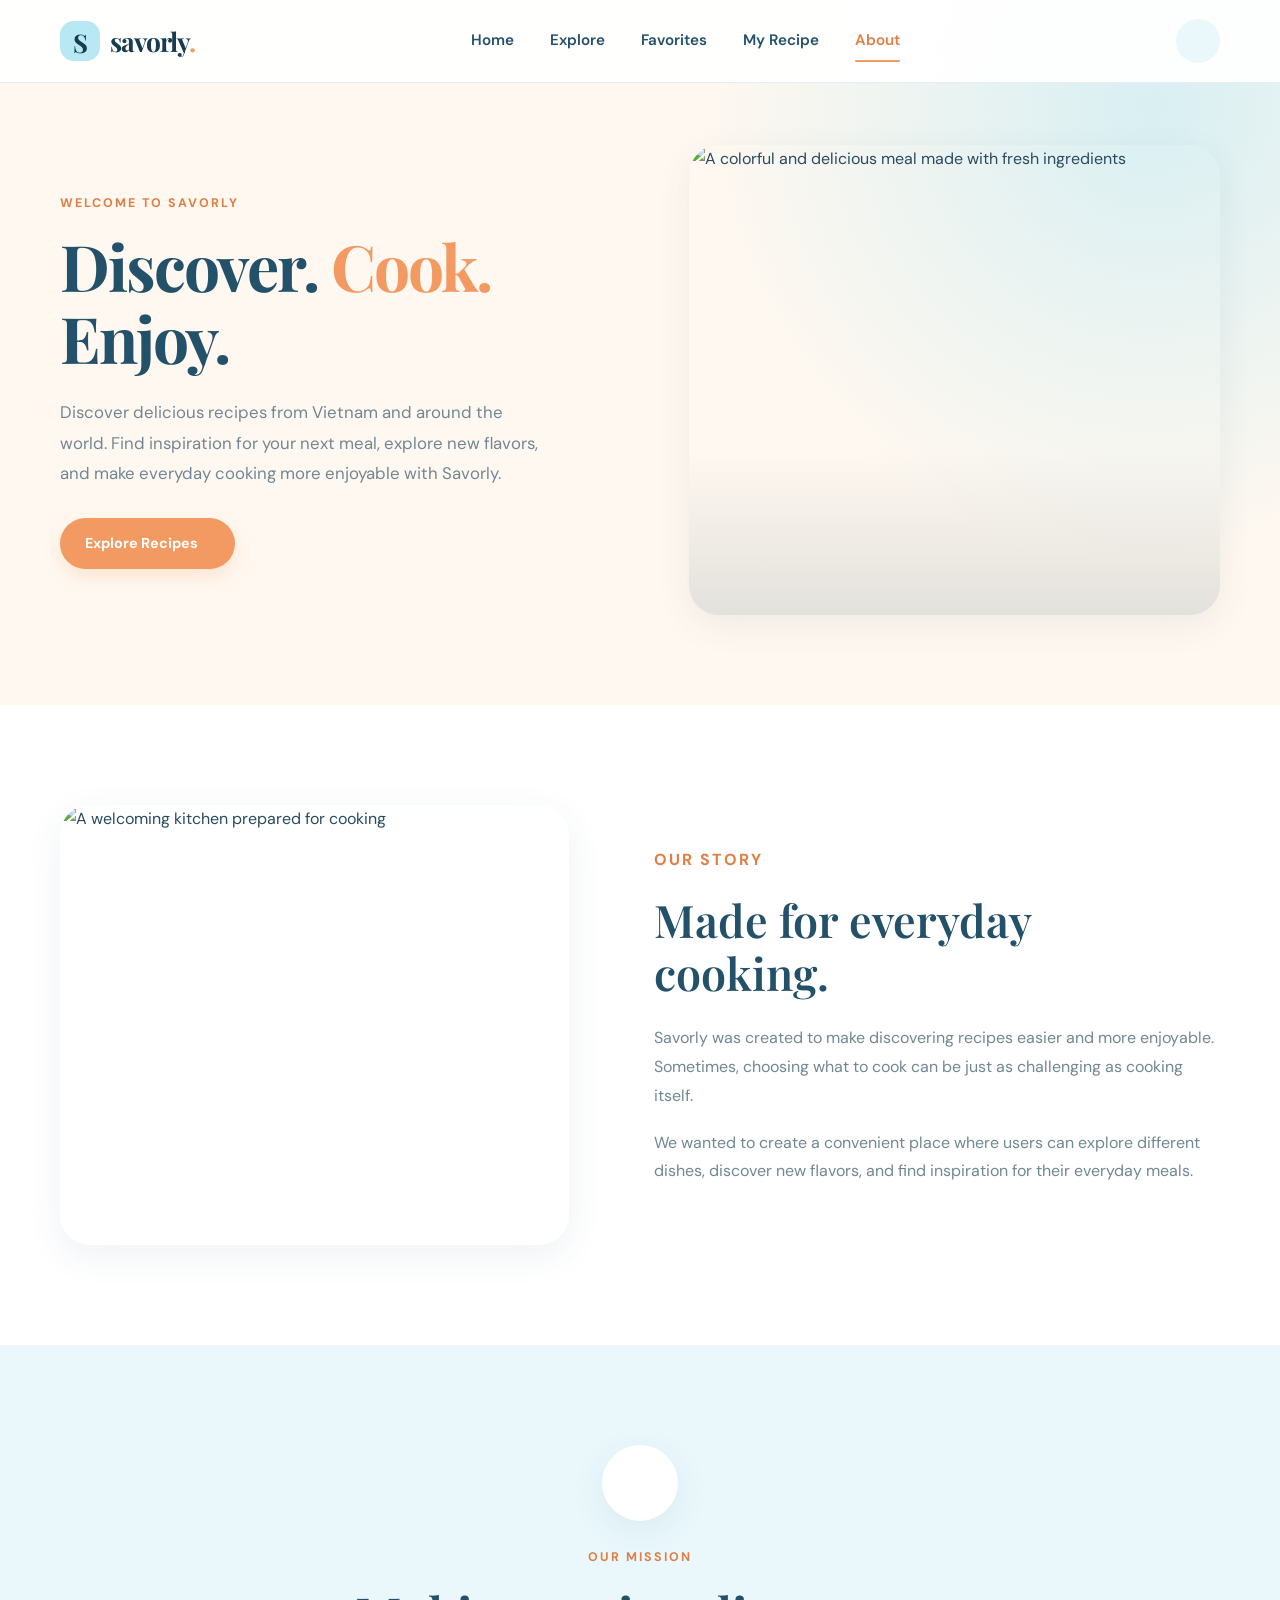
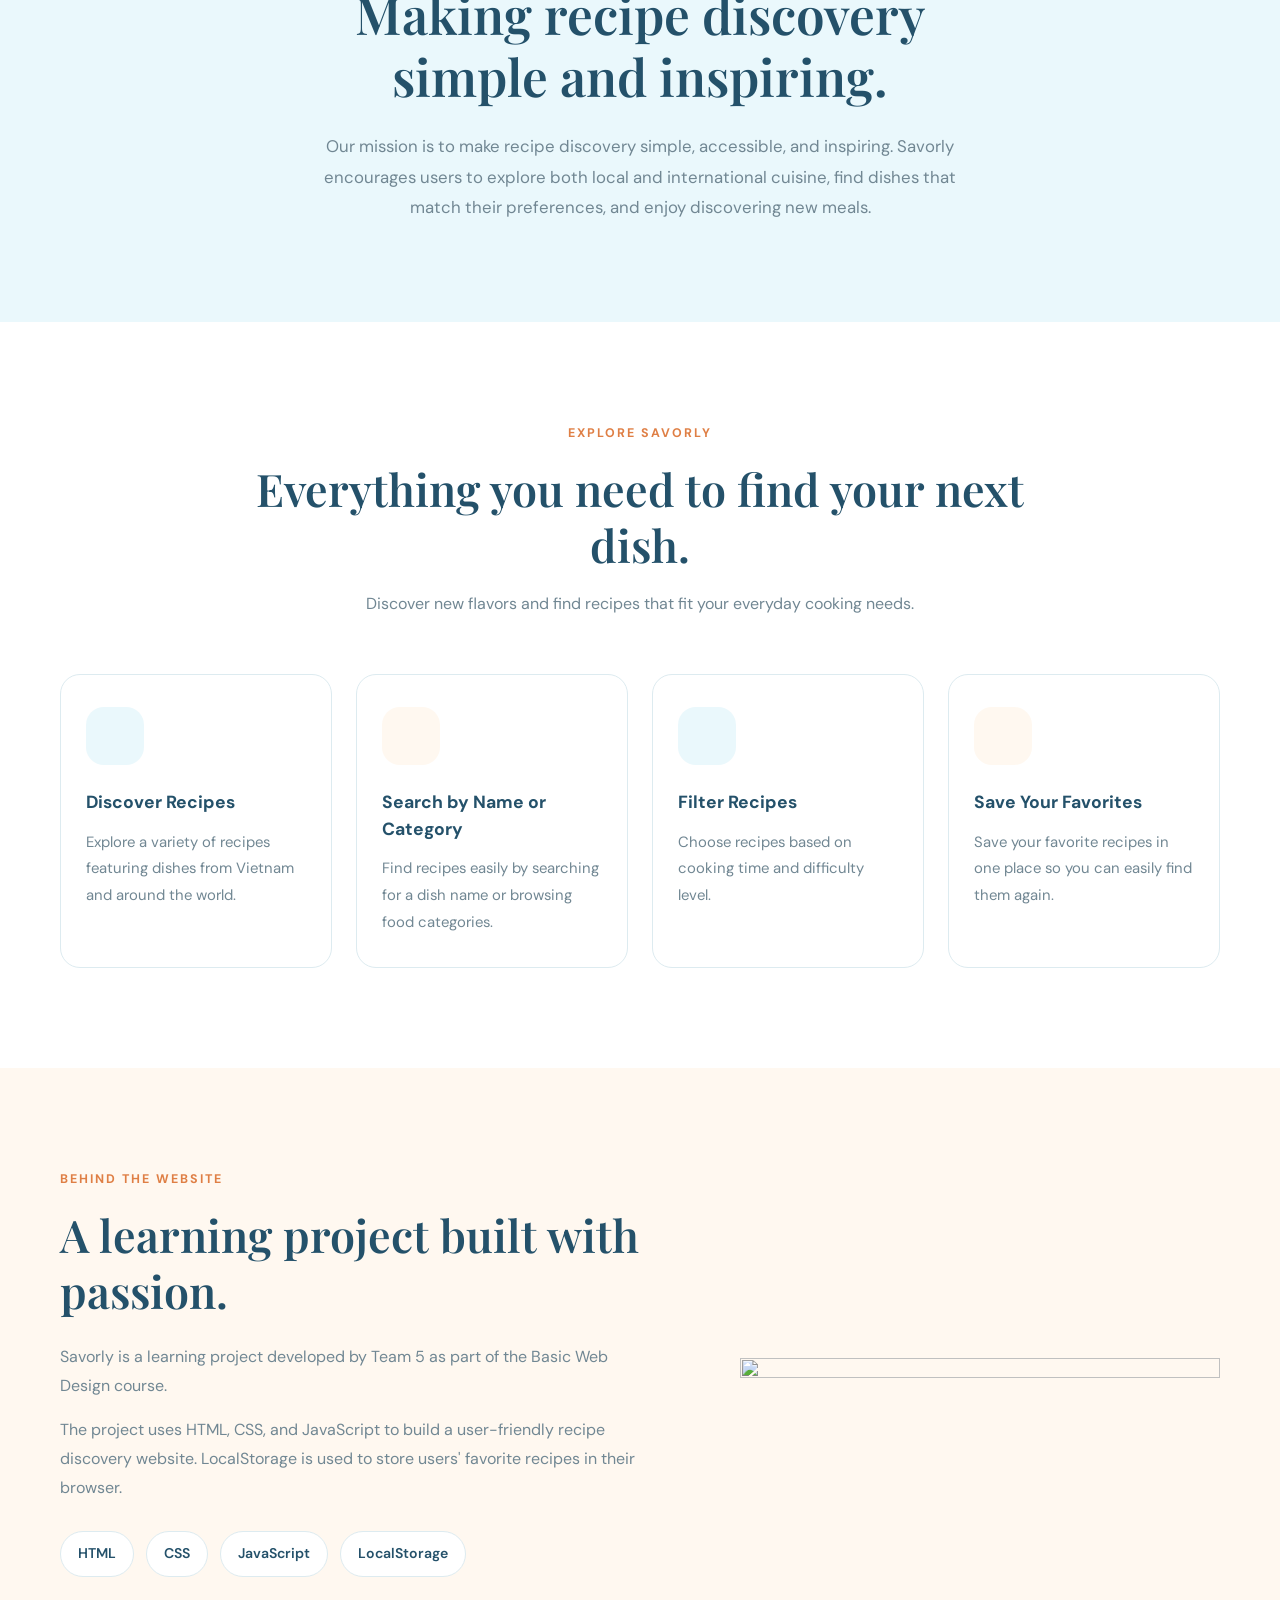
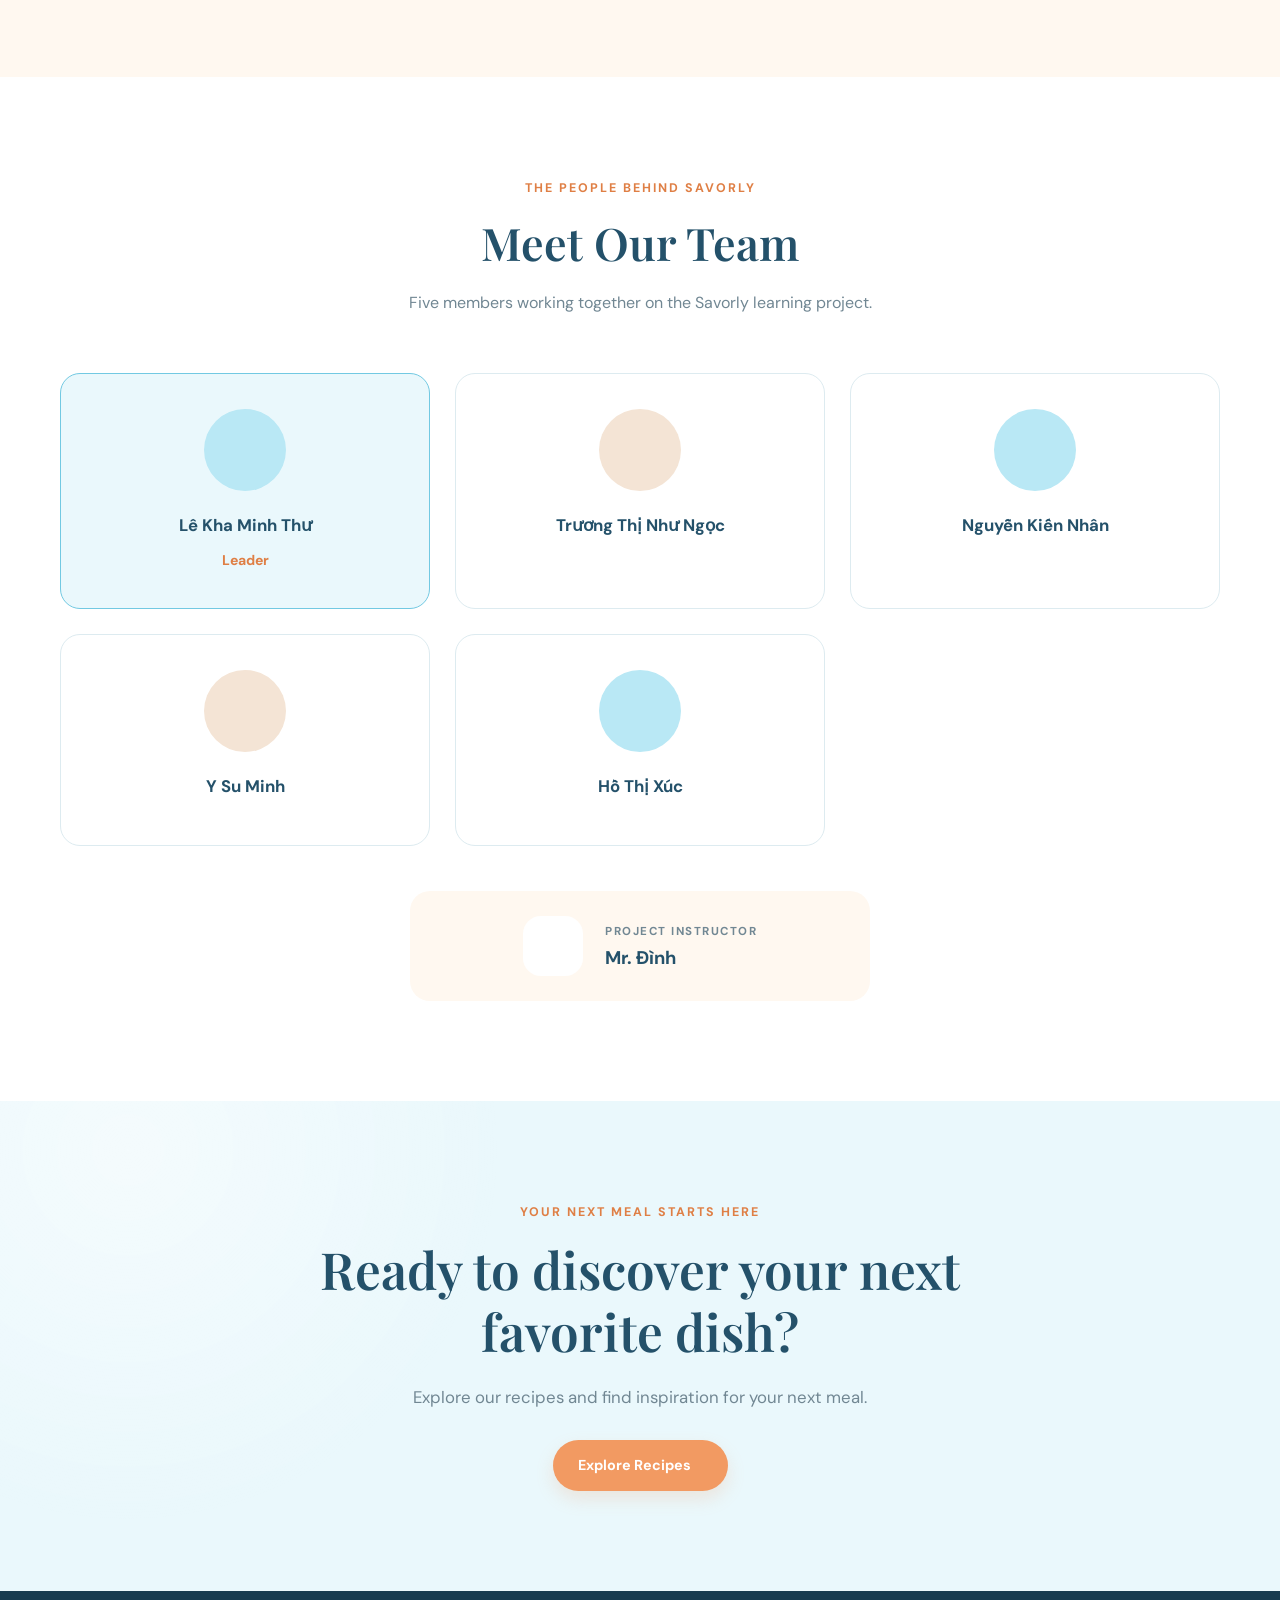
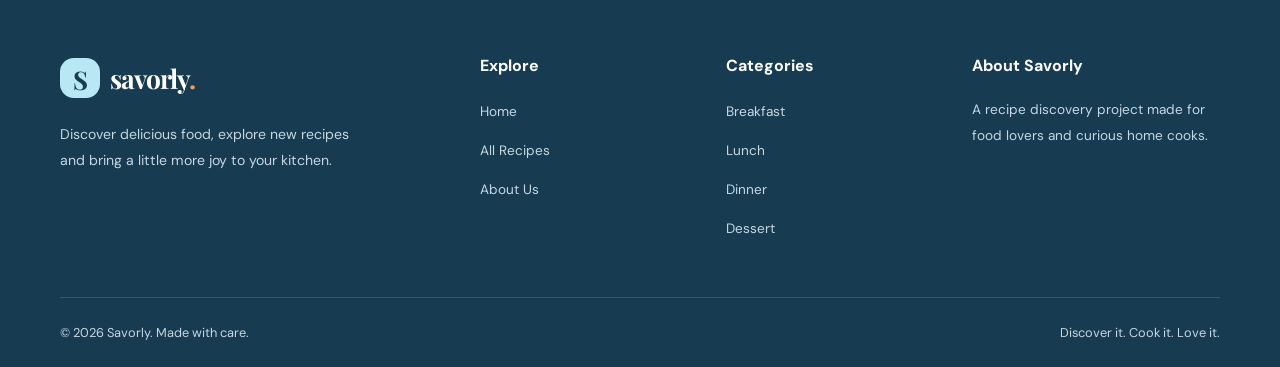
==== commit f43189db: "update new my recipes" ====
--- a/savorly/about.html
+++ b/savorly/about.html
@@ -49,9 +49,9 @@
                     </a>
                 </li>
                 <li>
-                    <a href="add-recipe.html" class="nav-link">
-                        <span ><i class="fa-solid fa-plus"></i></span>
-                        Add Recipe
+                    <a href="my-recipes.html" class="nav-link">
+                        <span ><i class="fa-solid fa-bowl-food"></i></span>
+                        My Recipe
                     </a>
                 </li>
                 
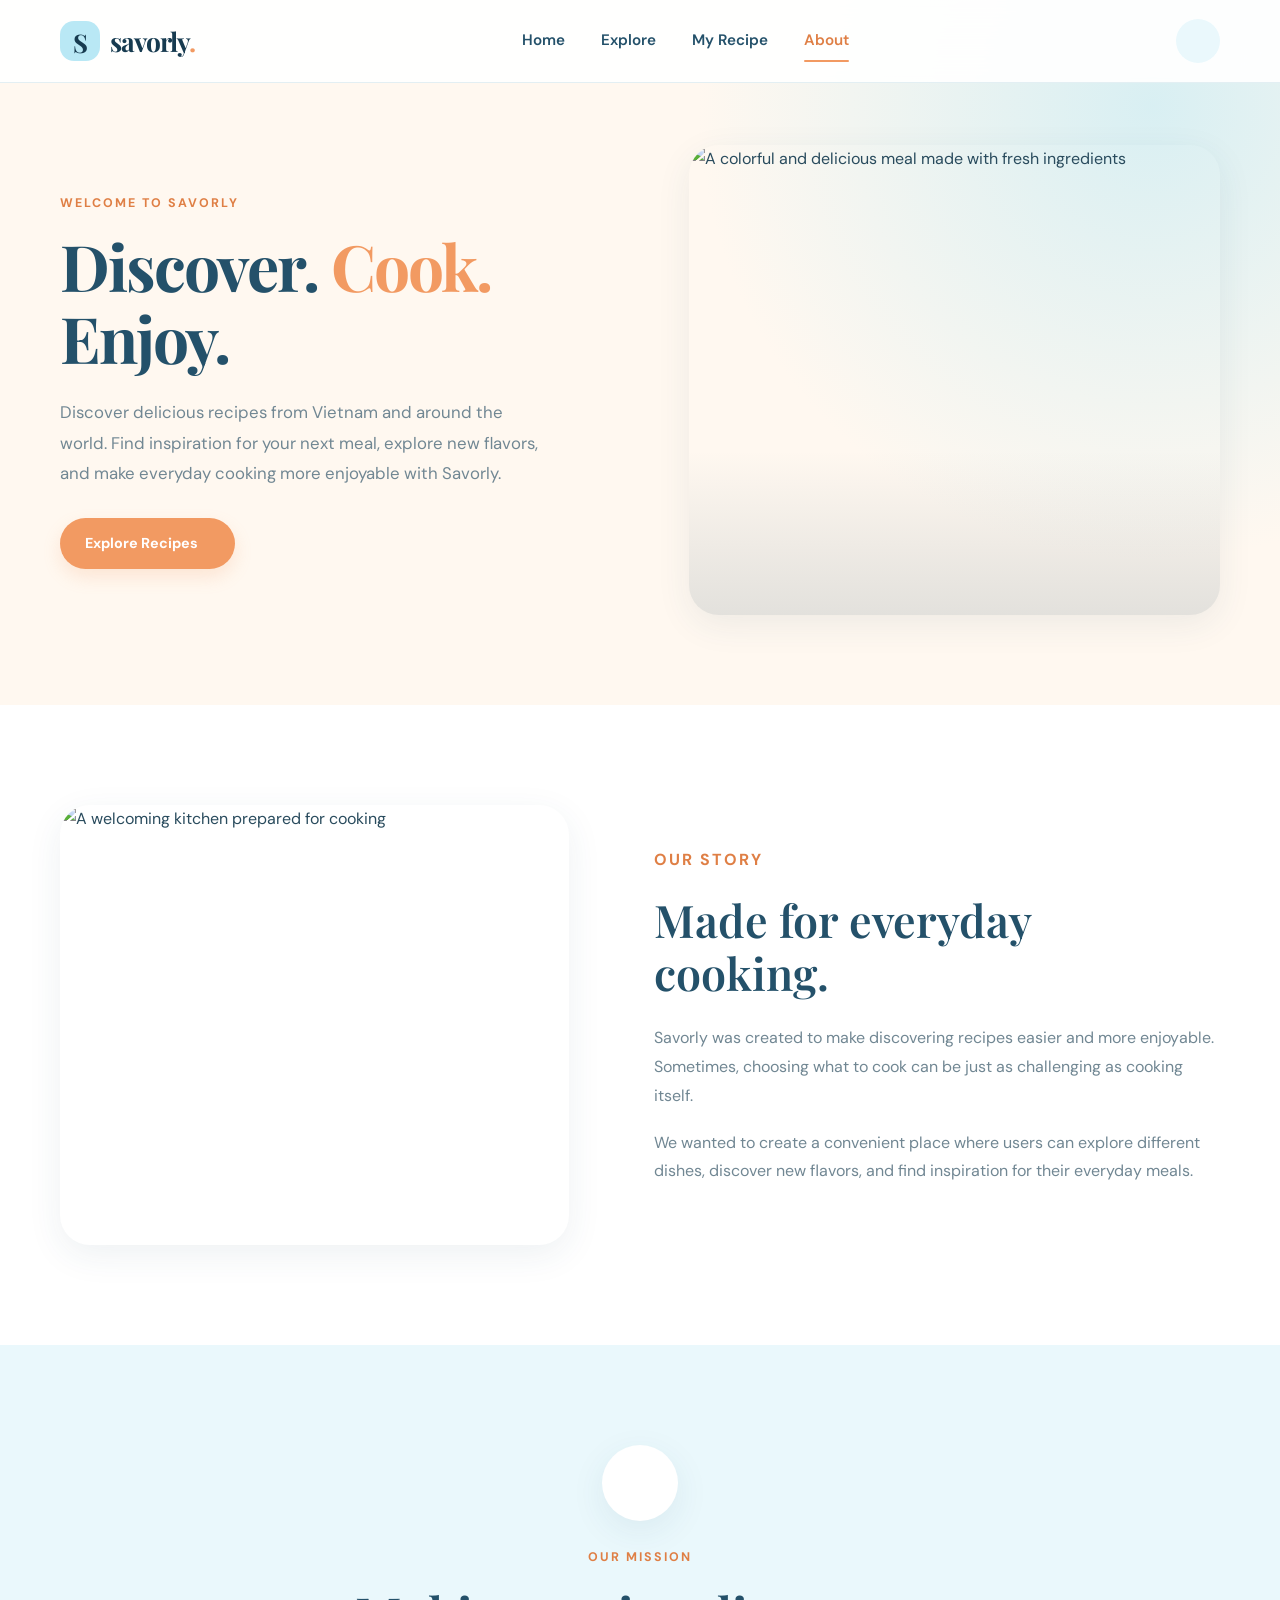
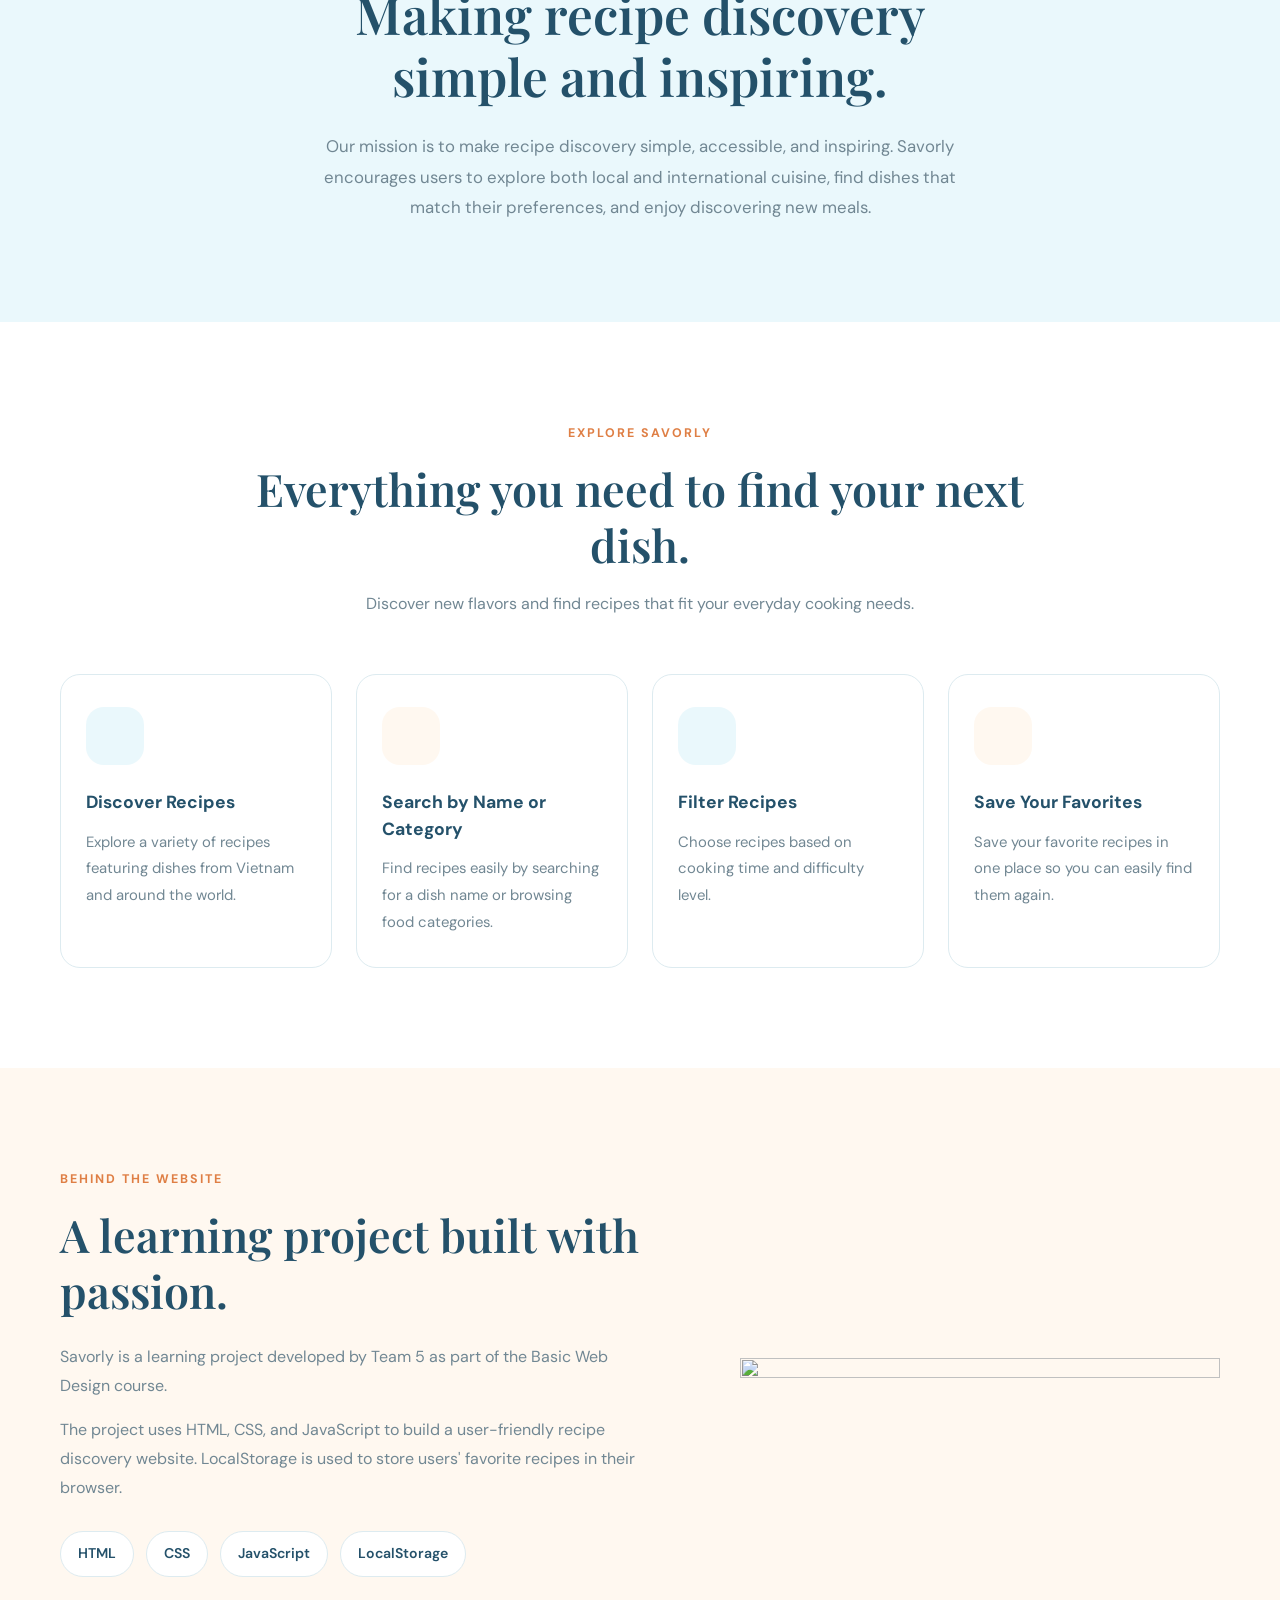
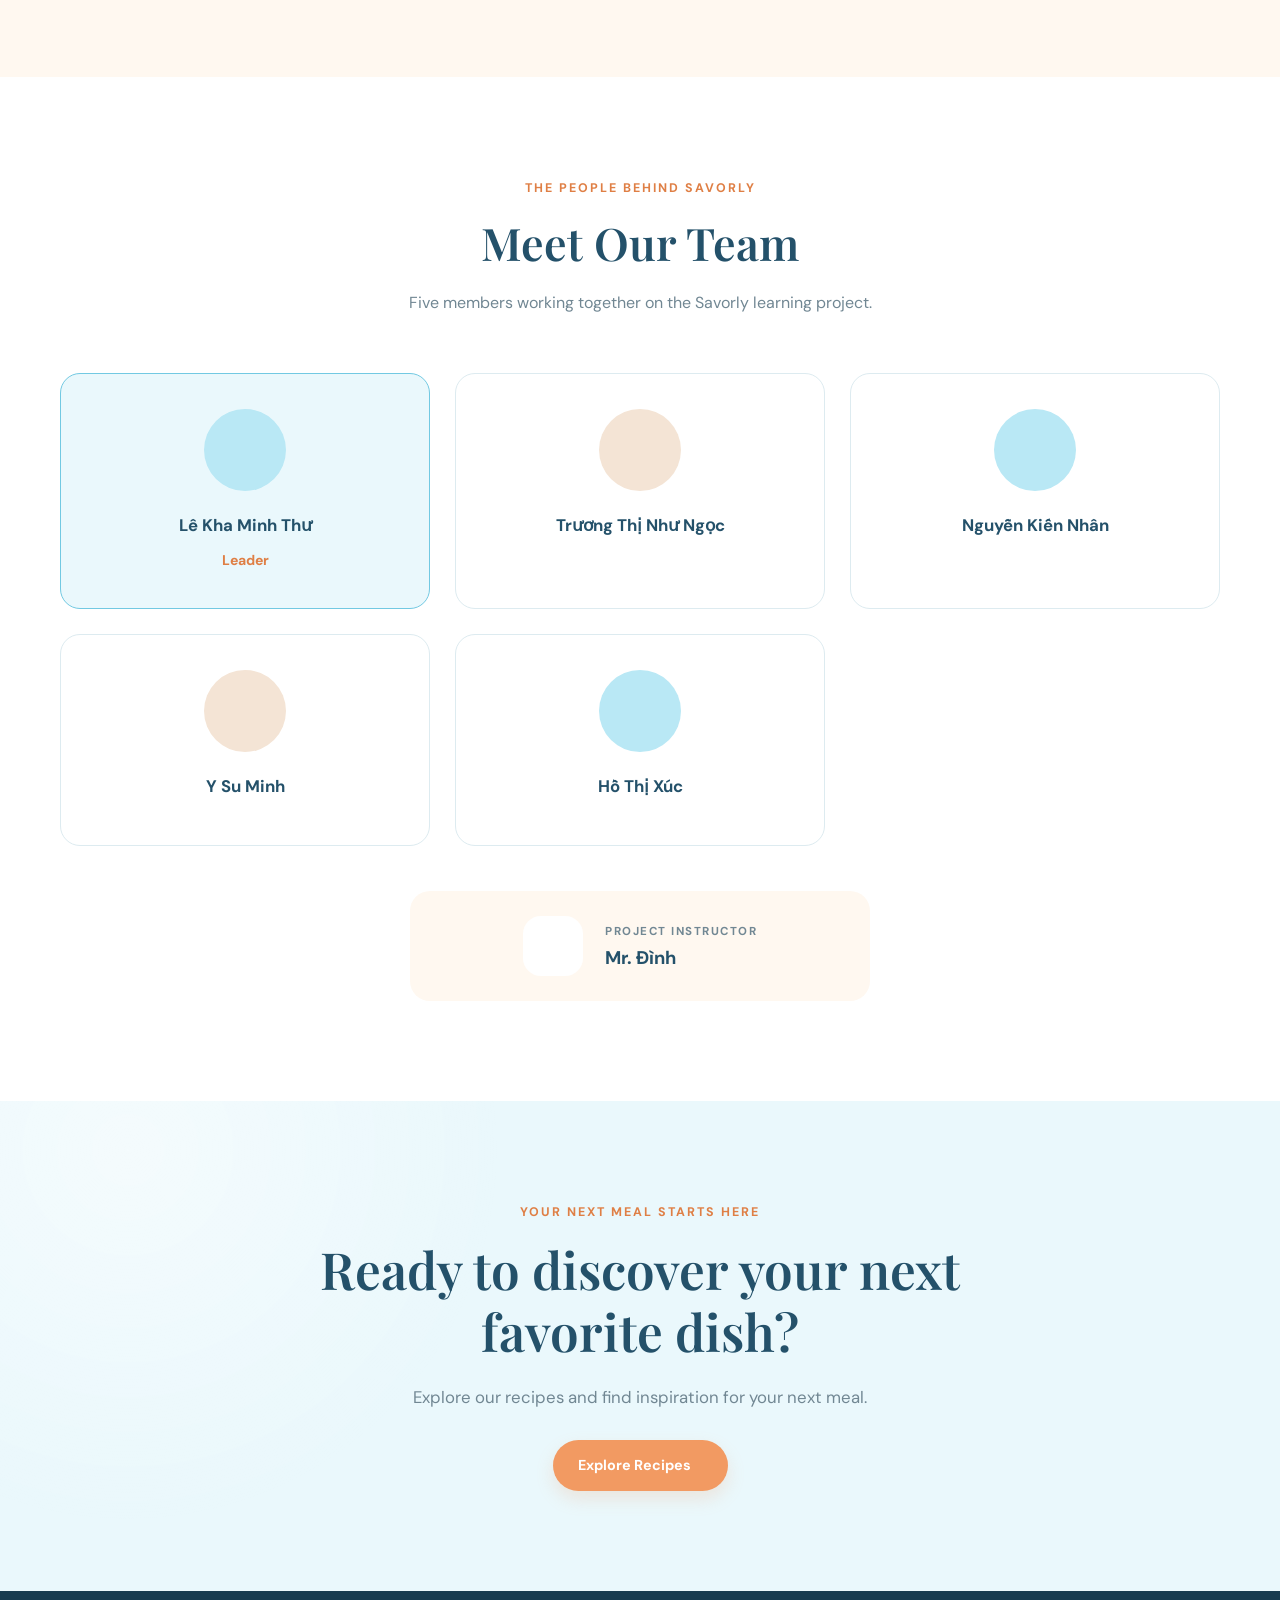
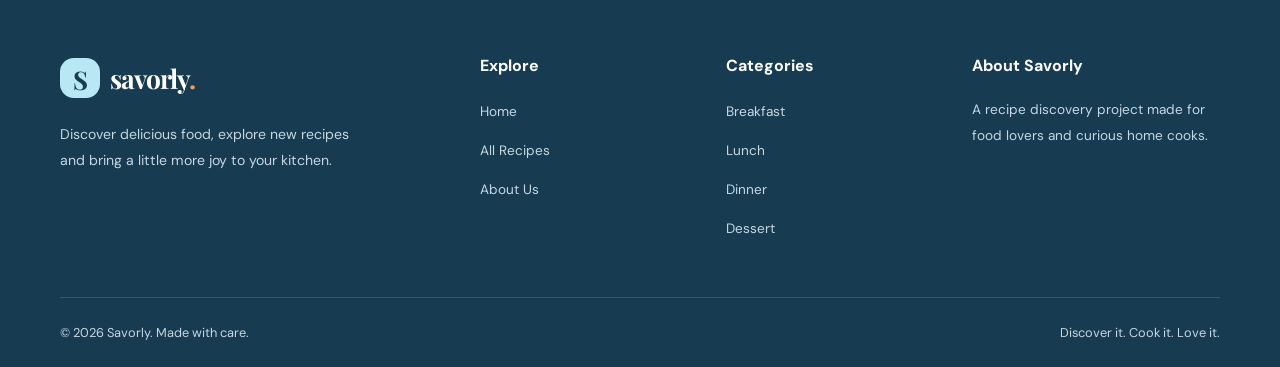
==== commit 3e0ca08b: "update and delete favorite" ====
--- a/savorly/about.html
+++ b/savorly/about.html
@@ -41,12 +41,6 @@
                 </li>
                 <li>
                     <a href="explore.html" class="nav-link">Explore</a>
-                </li>
-                <li>
-                    <a href="favorites.html" class="nav-link">
-                        <span class="favorite-icon"><i class="fa-regular fa-heart"></i></span>
-                        Favorites
-                    </a>
                 </li>
                 <li>
                     <a href="my-recipes.html" class="nav-link">
